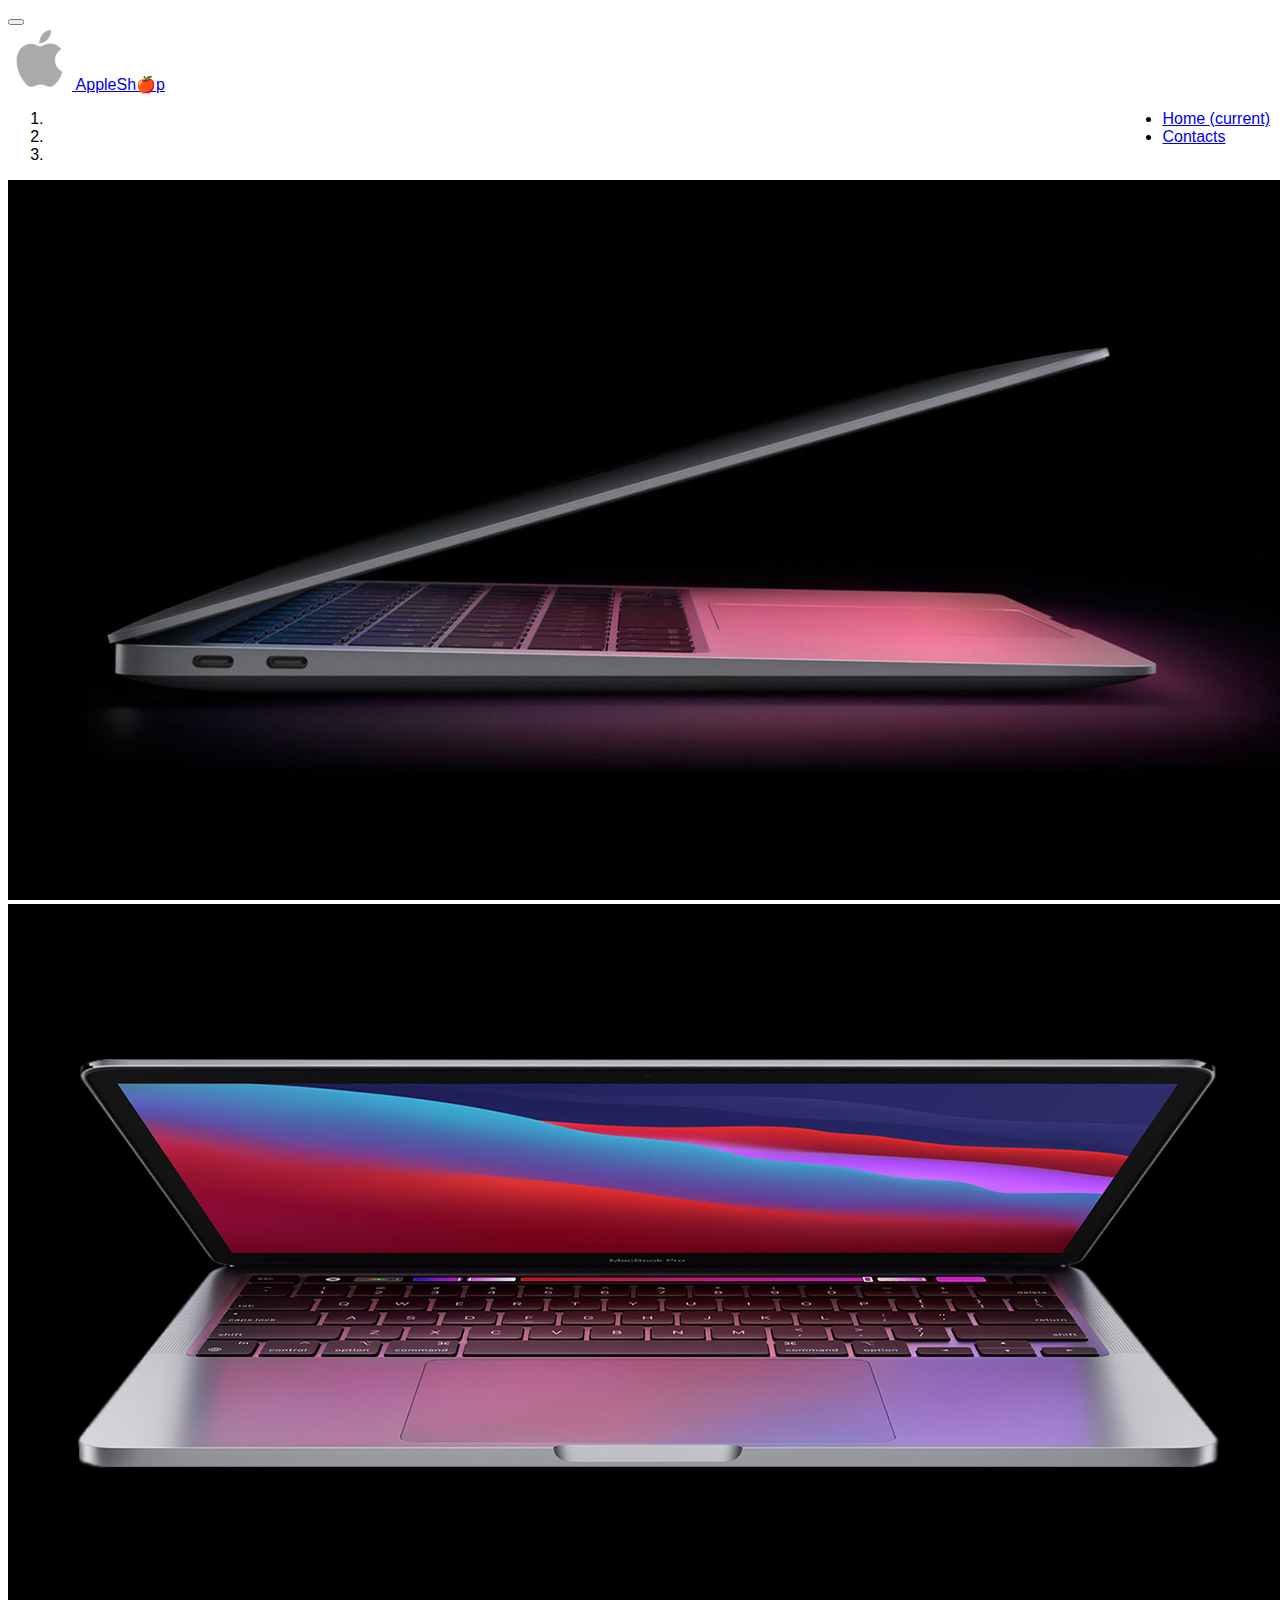
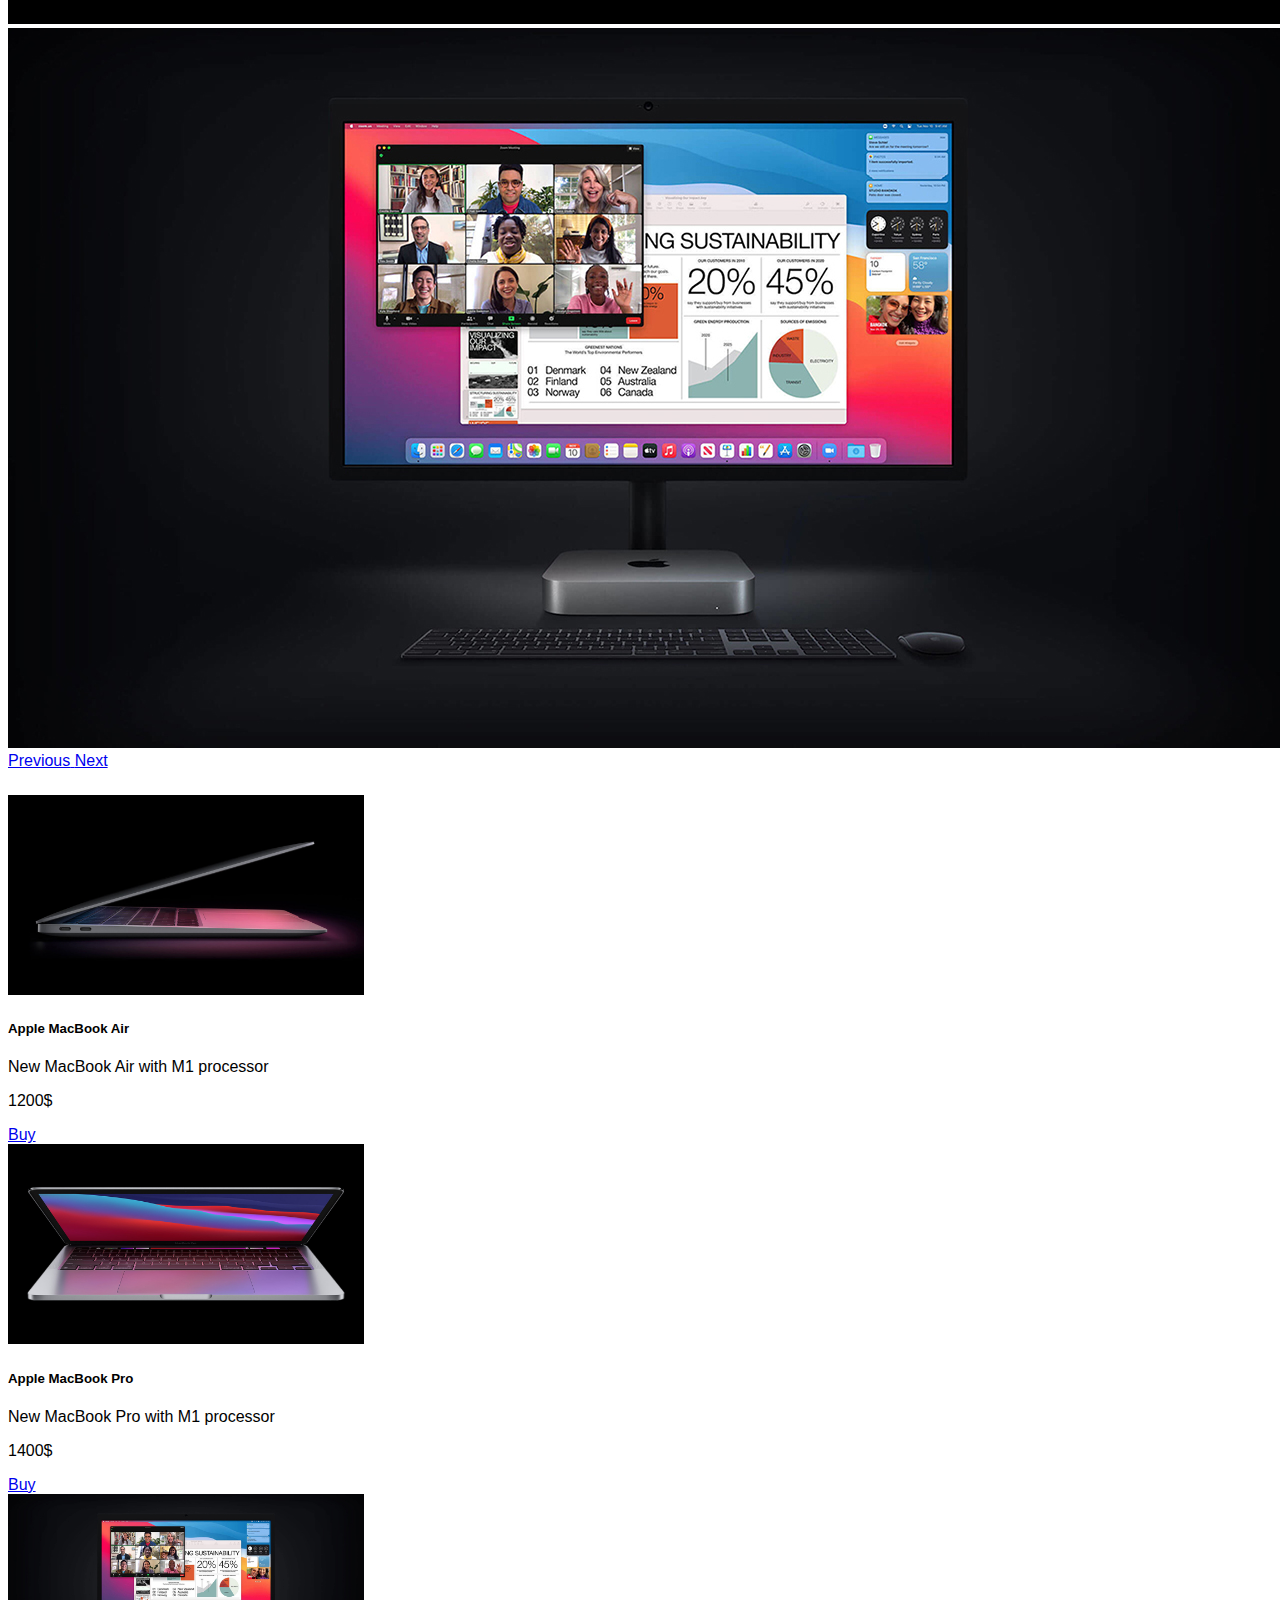
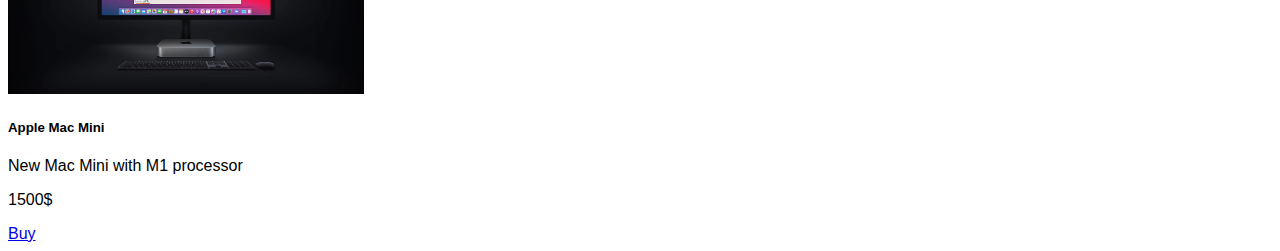
==== index.html @ 1733d5f7 "create project" ====
<!DOCTYPE html>
<html lang="en">
<head>
    <meta charset="UTF-8">
    <meta name="viewport" content="h=device-h, initial-scale=1.0">
    <link rel="stylesheet" href="style.css">
    <link rel="stylesheet" href="https://cdn.jsdelivr.net/npm/bootstrap@4.5.3/dist/css/bootstrap.min.css" integrity="sha384-TX8t27EcRE3e/ihU7zmQxVncDAy5uIKz4rEkgIXeMed4M0jlfIDPvg6uqKI2xXr2" crossorigin="anonymous">
    <title>Shop</title>
    <script src="https://code.jquery.com/jquery-3.5.1.slim.min.js" integrity="sha384-DfXdz2htPH0lsSSs5nCTpuj/zy4C+OGpamoFVy38MVBnE+IbbVYUew+OrCXaRkfj" crossorigin="anonymous"></script>
    <script src="https://cdn.jsdelivr.net/npm/bootstrap@4.5.3/dist/js/bootstrap.bundle.min.js" integrity="sha384-ho+j7jyWK8fNQe+A12Hb8AhRq26LrZ/JpcUGGOn+Y7RsweNrtN/tE3MoK7ZeZDyx" crossorigin="anonymous"></script>
</head>
<body>
    <nav class="navbar navbar-expand-lg navbar-dark bg-dark">
        <button class="navbar-toggler" type="button" data-toggle="collapse" data-target="#navbarToggler" aria-controls="navbarToggler" aria-expanded="false" aria-label="Toggle navigation">
          <span class="navbar-toggler-icon"></span>
        </button>
        <div class="collapse navbar-collapse" id="navbarToggler">
        <a class="navbar-brand" href="#">
            <img src="img/logo.png" height="64px" alt="">
            AppleSh🍎p
            </a>
          <ul class="navbar-nav mr-auto mt-2 mt-lg-0">
            <li class="nav-item active">
              <a class="nav-link" href="#">Home <span class="sr-only">(current)</span></a>
            </li>
            <li class="nav-item">
              <a class="nav-link" href="contacts.html">Contacts</a>
            </li>
          </ul>
        </div>
    </nav>
    <main>
          <div id="carouselMac" class="carousel slide" data-ride="carousel">
            <ol class="carousel-indicators">
              <li data-target="#carouselMac" data-slide-to="0" class="active"></li>
              <li data-target="#carouselMac" data-slide-to="1"></li>
              <li data-target="#carouselMac" data-slide-to="2"></li>
            </ol>
            <div class="carousel-inner" role="listbox">
              <div class="carousel-item col-md-auto active">
                <img class="d-block " src="img/air.jpg" alt="air">
              </div>
              <div class="carousel-item">
                <img class="d-block " src="img/pro.jpg" alt="pro">
              </div>
              <div class="carousel-item">
                <img class="d-block " src="img/mini.jpg" alt="mini">
              </div>
            </div>
            <a class="carousel-control-prev" href="#carouselMac" role="button" data-slide="prev">
                <span class="carousel-control-prev-icon" aria-hidden="true"></span>
                <span class="sr-only">Previous</span>
              </a>
              <a class="carousel-control-next" href="#carouselMac" role="button" data-slide="next">
                <span class="carousel-control-next-icon" aria-hidden="true"></span>
                <span class="sr-only">Next</span>
              </a>
          </div>
          <div class="row justify-content-center text-center content-cards">
            <div class="col-lg-4 col-md-8">
              <div class="card">
                <div class="card-body">
                    <img src="img/air.jpg" height="200px" alt="">
                  <h5 class="card-title">Apple MacBook Air</h5>
                  <p class="card-text">New MacBook Air with M1 processor</p>
                  <p>1200$</p>
                  <a href="#" class="btn btn-primary" onclick="buy()">Buy</a>
                </div>
              </div>
            </div>
            <div class="col-lg-4 col-md-8">
              <div class="card">
                <div class="card-body">
                    <img src="img/pro.jpg" height="200px" alt="">
                  <h5 class="card-title">Apple MacBook Pro</h5>
                  <p class="card-text">New MacBook Pro with M1 processor</p>
                  <p>1400$</p>
                  <a href="#" class="btn btn-primary" onclick="buy()">Buy</a>
                </div>
              </div>
            </div>
            <div class="col-lg-4 col-md-8">
                <div class="card">
                  <div class="card-body">
                      <img src="img/mini.jpg" height="200px" alt="">
                    <h5 class="card-title">Apple Mac Mini</h5>
                    <p class="card-text">New Mac Mini with M1 processor</p>
                    <p>1500$</p>
                    <a href="#" class="btn btn-primary" onclick="buy()">Buy</a>
                  </div>
                </div>
              </div>
          </div>
    </main>
</body>
</html>
---- style.css ----
* {

    font-family: -apple-system, BlinkMacSystemFont, 'Segoe UI', Roboto, Oxygen, Ubuntu, Cantarell, 'Open Sans', 'Helvetica Neue', sans-serif;
}

.navbar-nav {
    position: absolute;
    right: 10px;
}
.content-cards {
    margin-top: 25px;
}
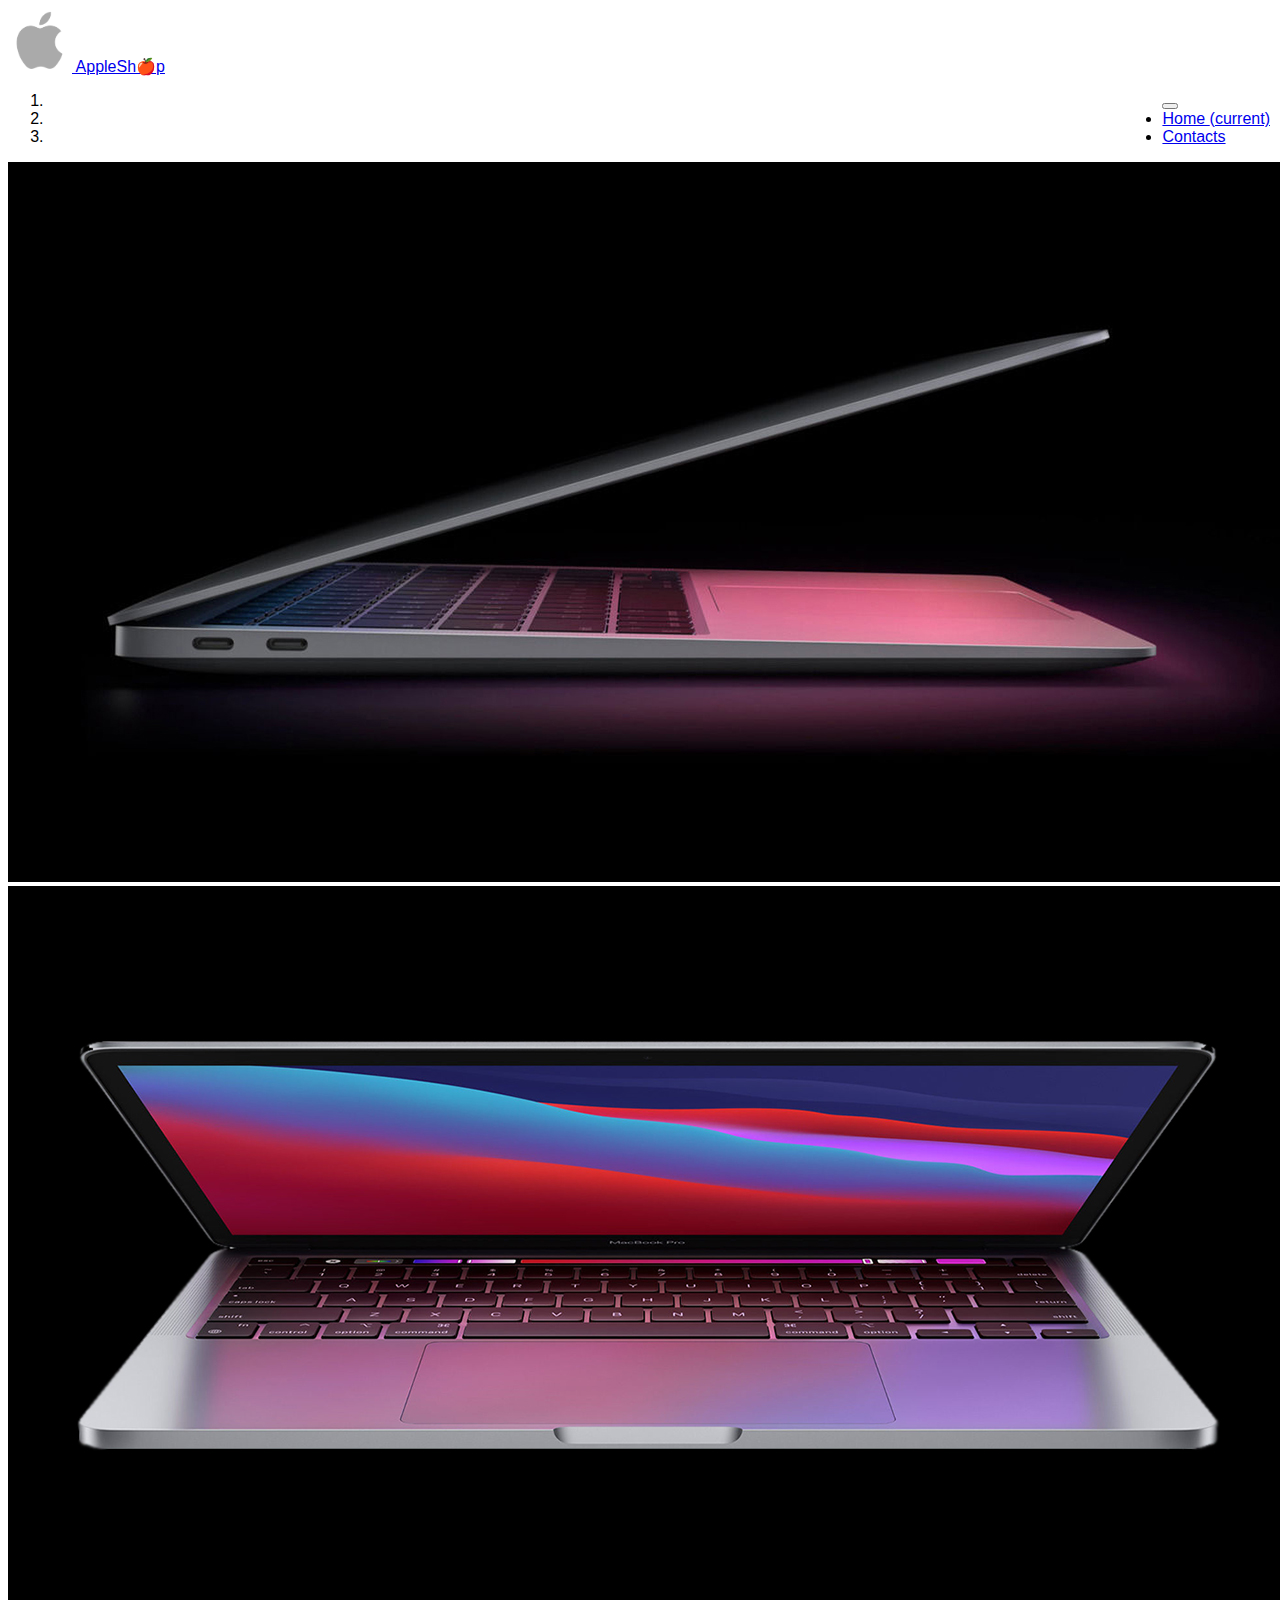
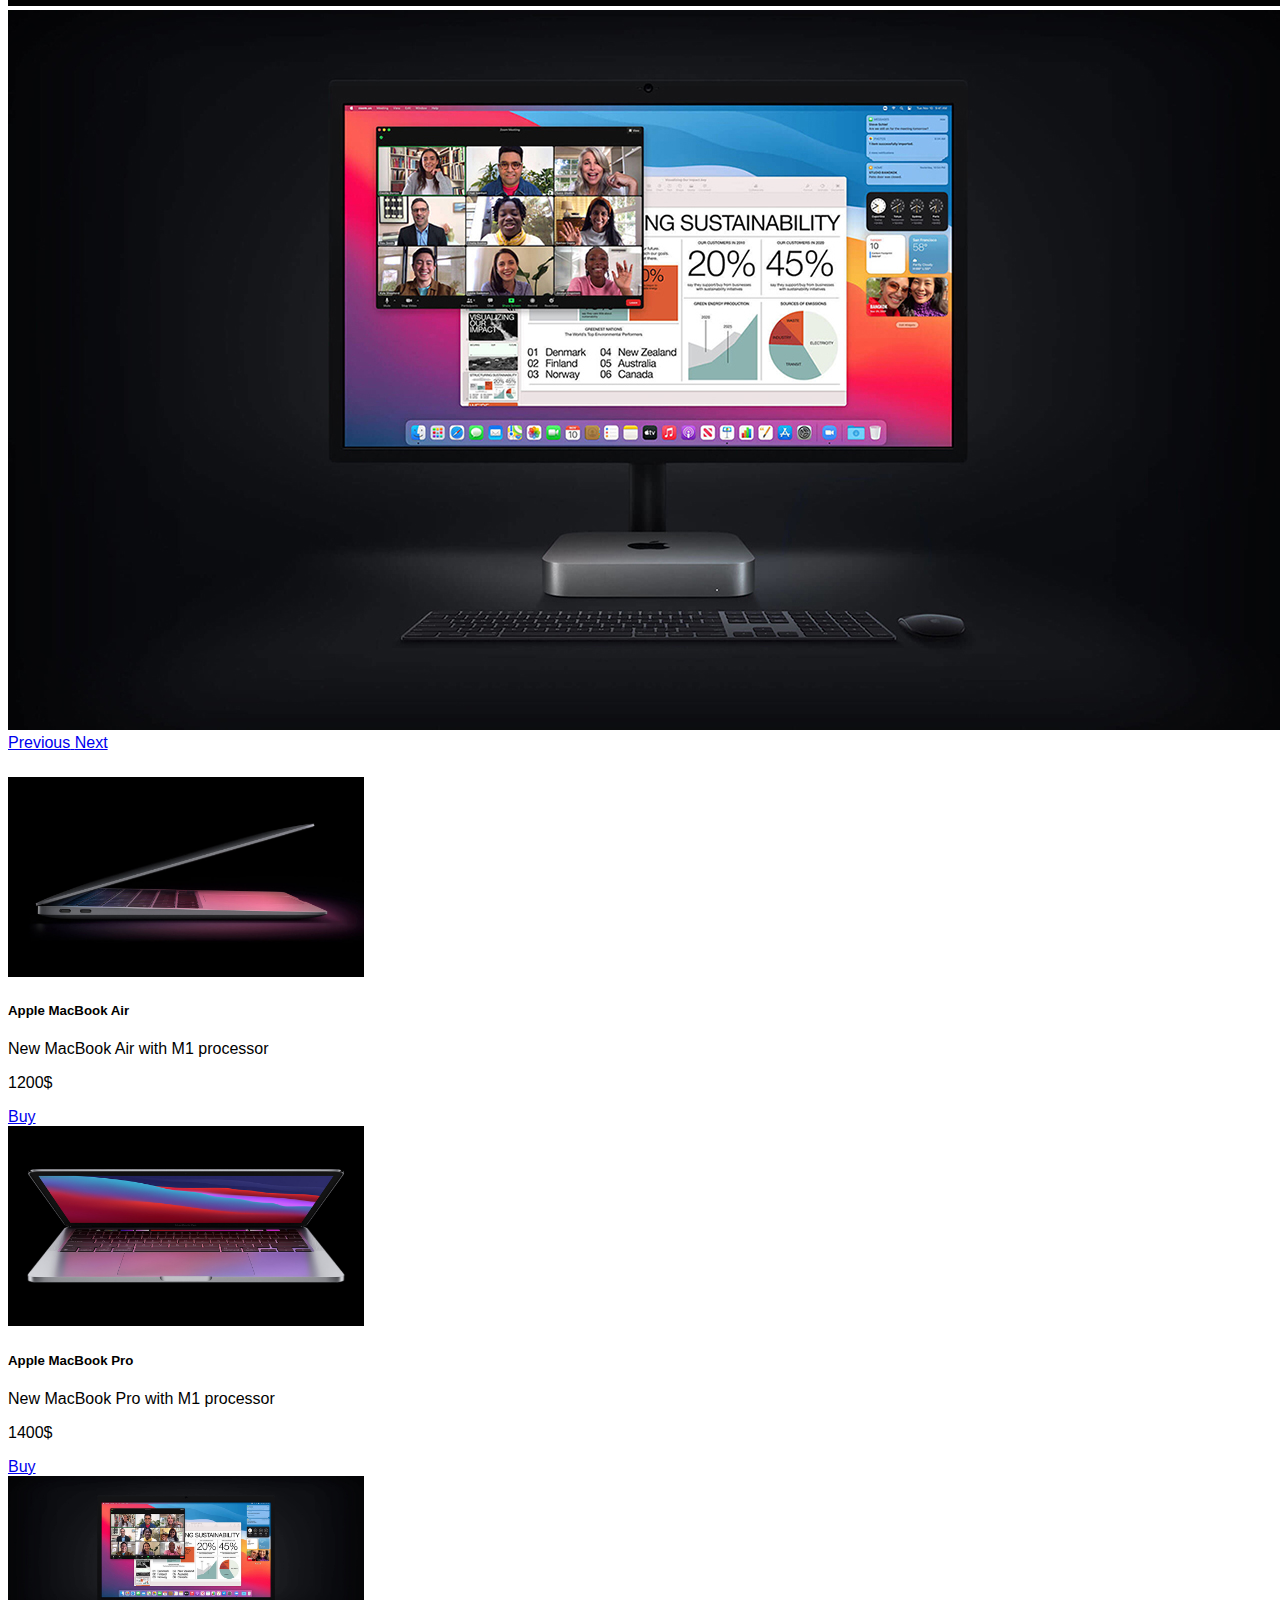
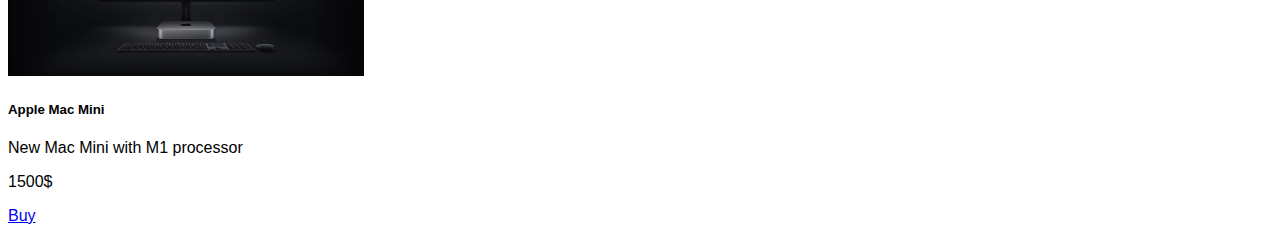
==== commit 43dd4a21: "refactoring" ====
--- a/index.html
+++ b/index.html
@@ -11,86 +11,86 @@
 </head>
 <body>
     <nav class="navbar navbar-expand-lg navbar-dark bg-dark">
+        <a class="navbar-brand" href="#">
+            <img src="img/logo.png" height="64" alt="">
+            AppleSh🍎p
+        </a>
+        <ul class="navbar-nav mr-auto mt-2 mt-lg-0">
         <button class="navbar-toggler" type="button" data-toggle="collapse" data-target="#navbarToggler" aria-controls="navbarToggler" aria-expanded="false" aria-label="Toggle navigation">
-          <span class="navbar-toggler-icon"></span>
+            <span class="navbar-toggler-icon"></span>
         </button>
         <div class="collapse navbar-collapse" id="navbarToggler">
-        <a class="navbar-brand" href="#">
-            <img src="img/logo.png" height="64px" alt="">
-            AppleSh🍎p
-            </a>
-          <ul class="navbar-nav mr-auto mt-2 mt-lg-0">
-            <li class="nav-item active">
-              <a class="nav-link" href="#">Home <span class="sr-only">(current)</span></a>
-            </li>
-            <li class="nav-item">
-              <a class="nav-link" href="contacts.html">Contacts</a>
-            </li>
-          </ul>
+                <li class="nav-item active">
+                    <a class="nav-link" href="#">Home <span class="sr-only">(current)</span></a>
+                </li>
+                <li class="nav-item">
+                    <a class="nav-link" href="contacts.html">Contacts</a>
+                </li>
+            </ul>
         </div>
     </nav>
     <main>
-          <div id="carouselMac" class="carousel slide" data-ride="carousel">
+        <div id="carouselMac" class="carousel slide" data-ride="carousel">
             <ol class="carousel-indicators">
-              <li data-target="#carouselMac" data-slide-to="0" class="active"></li>
-              <li data-target="#carouselMac" data-slide-to="1"></li>
-              <li data-target="#carouselMac" data-slide-to="2"></li>
+                <li data-target="#carouselMac" data-slide-to="0" class="active"></li>
+                <li data-target="#carouselMac" data-slide-to="1"></li>
+                <li data-target="#carouselMac" data-slide-to="2"></li>
             </ol>
             <div class="carousel-inner" role="listbox">
-              <div class="carousel-item col-md-auto active">
-                <img class="d-block " src="img/air.jpg" alt="air">
-              </div>
-              <div class="carousel-item">
-                <img class="d-block " src="img/pro.jpg" alt="pro">
-              </div>
-              <div class="carousel-item">
-                <img class="d-block " src="img/mini.jpg" alt="mini">
-              </div>
+                <div class="carousel-item col-md-auto active">
+                    <img src="img/air.jpg" alt="air">
+                </div>
+                <div class="carousel-item">
+                    <img src="img/pro.jpg" alt="pro">
+                </div>
+                <div class="carousel-item">
+                    <img src="img/mini.jpg" alt="mini">
+                </div>
             </div>
             <a class="carousel-control-prev" href="#carouselMac" role="button" data-slide="prev">
                 <span class="carousel-control-prev-icon" aria-hidden="true"></span>
                 <span class="sr-only">Previous</span>
-              </a>
-              <a class="carousel-control-next" href="#carouselMac" role="button" data-slide="next">
+            </a>
+            <a class="carousel-control-next" href="#carouselMac" role="button" data-slide="next">
                 <span class="carousel-control-next-icon" aria-hidden="true"></span>
                 <span class="sr-only">Next</span>
-              </a>
-          </div>
-          <div class="row justify-content-center text-center content-cards">
+            </a>
+        </div>
+        <div class="row justify-content-center text-center content-cards">
             <div class="col-lg-4 col-md-8">
-              <div class="card">
-                <div class="card-body">
-                    <img src="img/air.jpg" height="200px" alt="">
-                  <h5 class="card-title">Apple MacBook Air</h5>
-                  <p class="card-text">New MacBook Air with M1 processor</p>
-                  <p>1200$</p>
-                  <a href="#" class="btn btn-primary" onclick="buy()">Buy</a>
+                <div class="card">
+                    <div class="card-body">
+                        <img src="img/air.jpg" height="200" alt="">
+                        <h5 class="card-title">Apple MacBook Air</h5>
+                        <p class="card-text">New MacBook Air with M1 processor</p>
+                        <p>1200$</p>
+                        <a href="#" class="btn btn-primary" onclick="buy()">Buy</a>
+                    </div>
                 </div>
-              </div>
-            </div>
-            <div class="col-lg-4 col-md-8">
-              <div class="card">
-                <div class="card-body">
-                    <img src="img/pro.jpg" height="200px" alt="">
-                  <h5 class="card-title">Apple MacBook Pro</h5>
-                  <p class="card-text">New MacBook Pro with M1 processor</p>
-                  <p>1400$</p>
-                  <a href="#" class="btn btn-primary" onclick="buy()">Buy</a>
-                </div>
-              </div>
             </div>
             <div class="col-lg-4 col-md-8">
                 <div class="card">
-                  <div class="card-body">
-                      <img src="img/mini.jpg" height="200px" alt="">
-                    <h5 class="card-title">Apple Mac Mini</h5>
-                    <p class="card-text">New Mac Mini with M1 processor</p>
-                    <p>1500$</p>
-                    <a href="#" class="btn btn-primary" onclick="buy()">Buy</a>
-                  </div>
+                    <div class="card-body">
+                        <img src="img/pro.jpg" height="200" alt="">
+                        <h5 class="card-title">Apple MacBook Pro</h5>
+                        <p class="card-text">New MacBook Pro with M1 processor</p>
+                        <p>1400$</p>
+                        <a href="#" class="btn btn-primary" onclick="buy()">Buy</a>
+                    </div>
                 </div>
-              </div>
-          </div>
+            </div>
+            <div class="col-lg-4 col-md-8">
+                <div class="card">
+                    <div class="card-body">
+                        <img src="img/mini.jpg" height="200" alt="">
+                        <h5 class="card-title">Apple Mac Mini</h5>
+                        <p class="card-text">New Mac Mini with M1 processor</p>
+                        <p>1500$</p>
+                        <a href="#" class="btn btn-primary" onclick="buy()">Buy</a>
+                    </div>
+                </div>
+            </div>
+        </div>
     </main>
 </body>
 </html>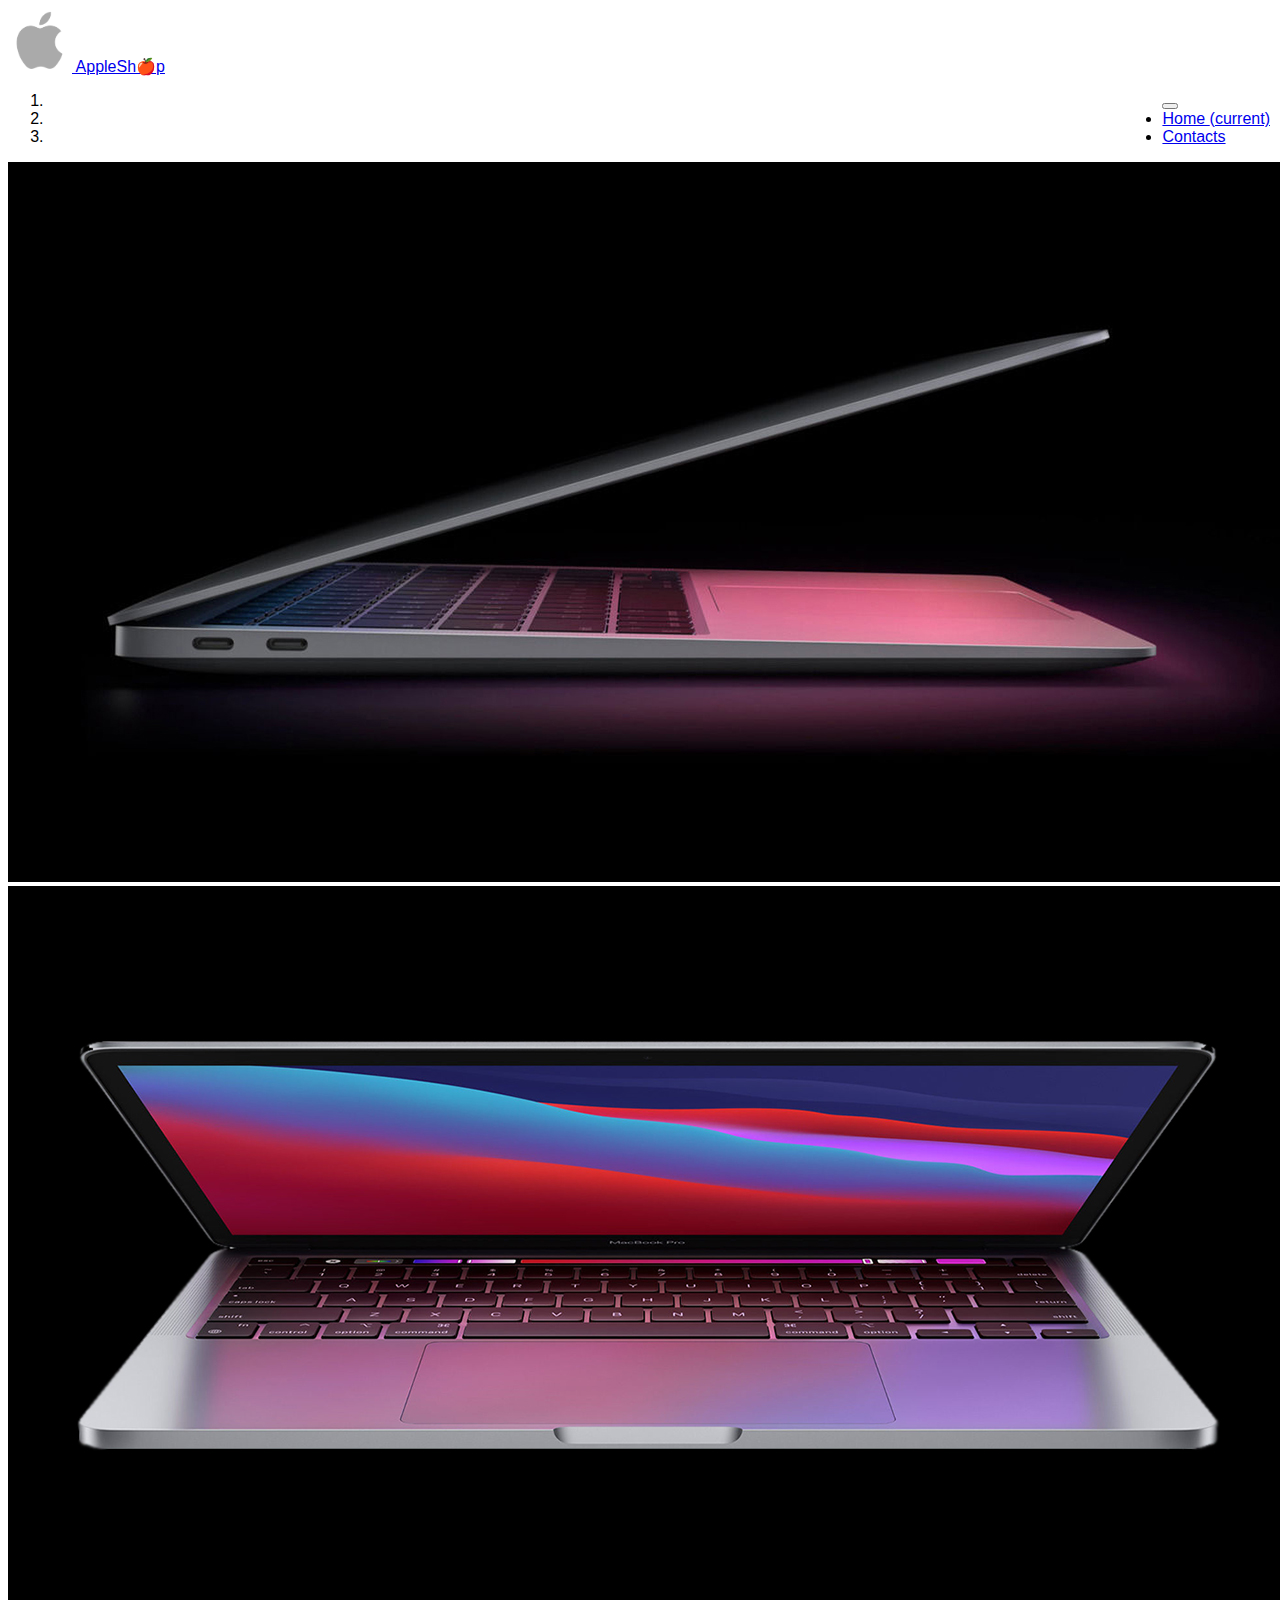
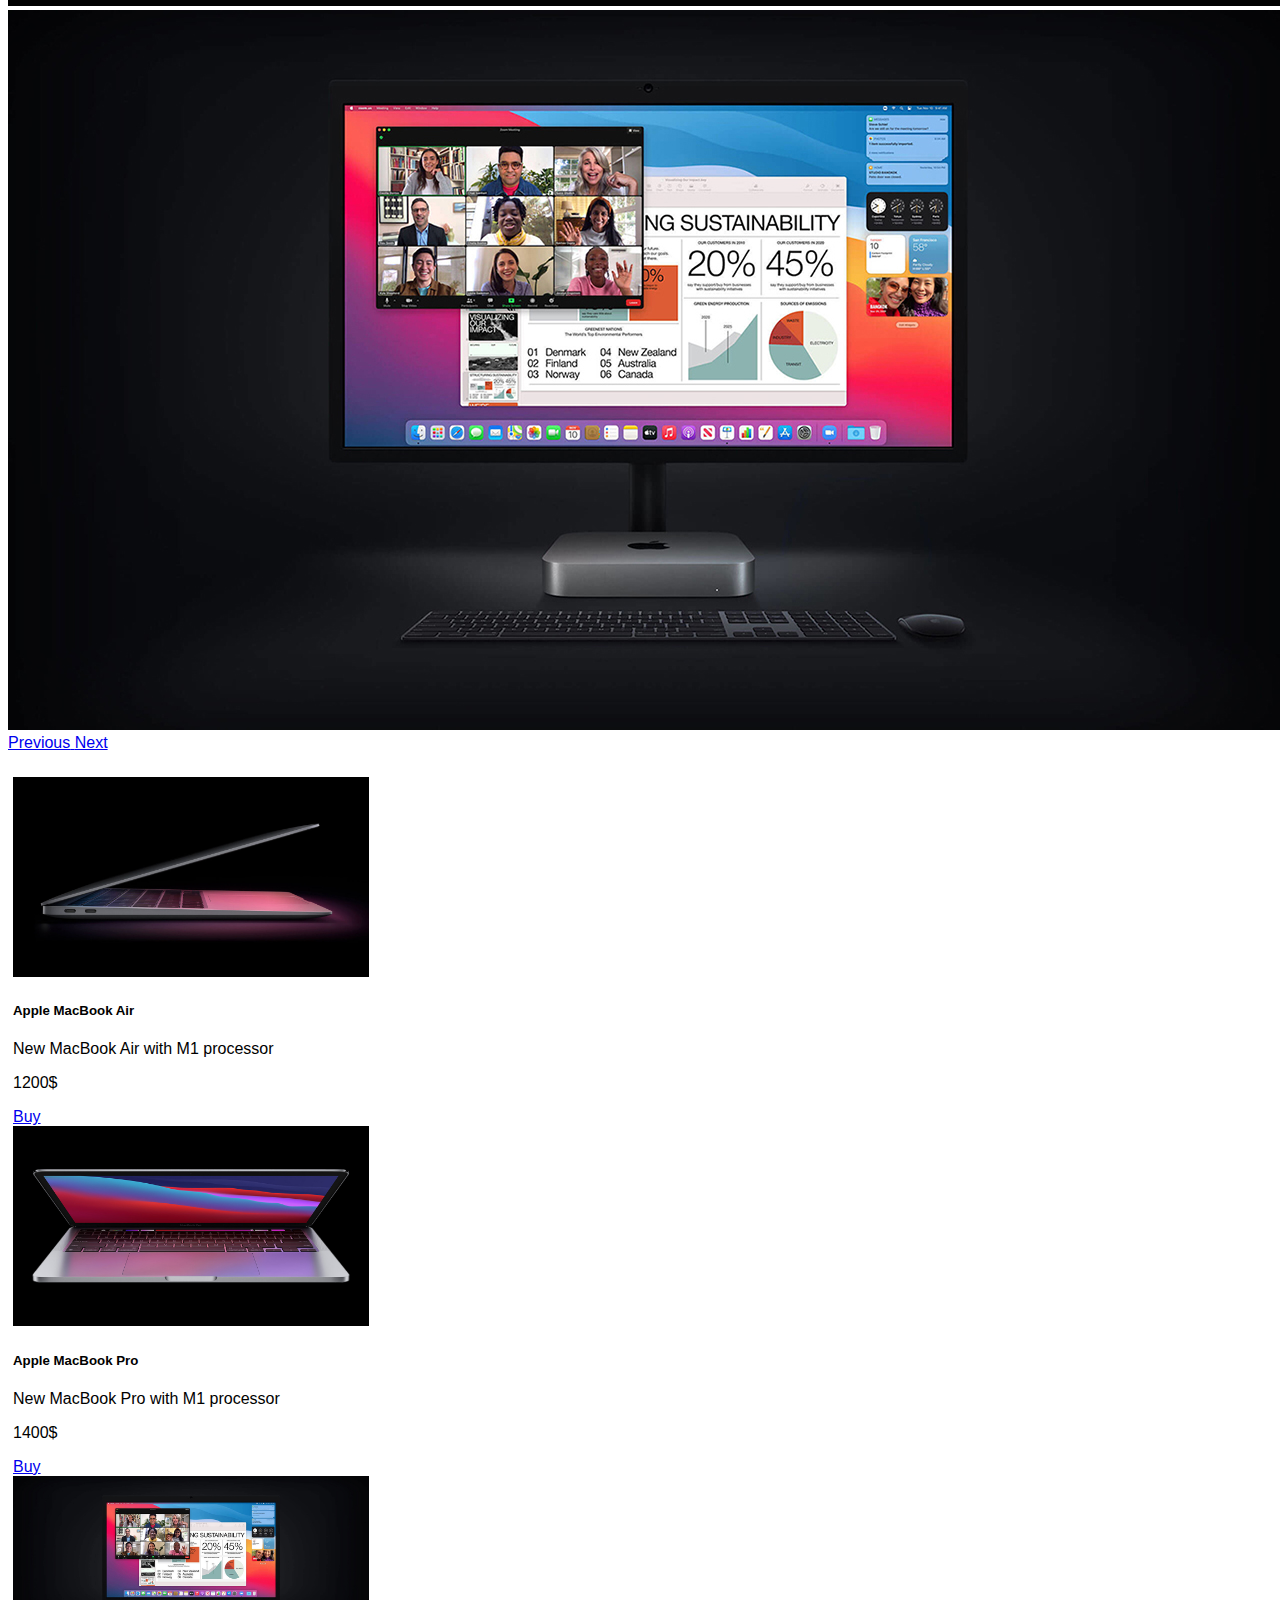
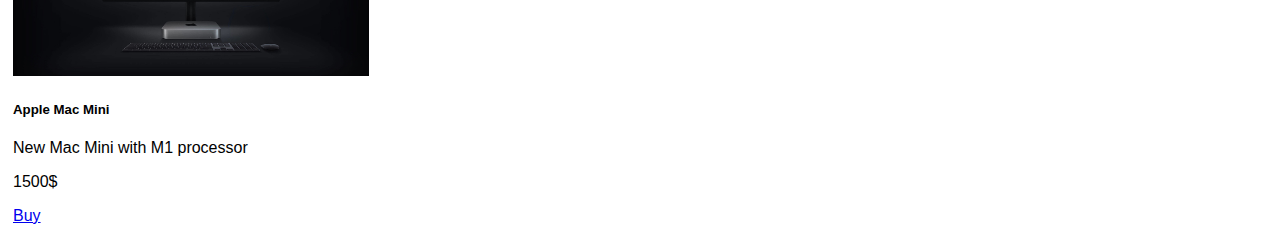
==== commit abf76d7f: "fix carousel" ====
--- a/index.html
+++ b/index.html
@@ -38,13 +38,13 @@
             </ol>
             <div class="carousel-inner" role="listbox">
                 <div class="carousel-item col-md-auto active">
-                    <img src="img/air.jpg" alt="air">
+                    <img src="img/air.jpg" alt="air" height="100%">
                 </div>
                 <div class="carousel-item">
-                    <img src="img/pro.jpg" alt="pro">
+                    <img src="img/pro.jpg" alt="pro" height="100%">
                 </div>
                 <div class="carousel-item">
-                    <img src="img/mini.jpg" alt="mini">
+                    <img src="img/mini.jpg" alt="mini" height="100%">
                 </div>
             </div>
             <a class="carousel-control-prev" href="#carouselMac" role="button" data-slide="prev">
--- a/style.css
+++ b/style.css
@@ -9,5 +9,13 @@
 }
 .content-cards {
     margin-top: 25px;
+    margin-left: 5px;
+    margin-right: 5px;
+}
+@media screen and (max-width: 415px) {
+    .carousel-item {
+        display: block ;
+        height: 235px;
+    }
 }
 
